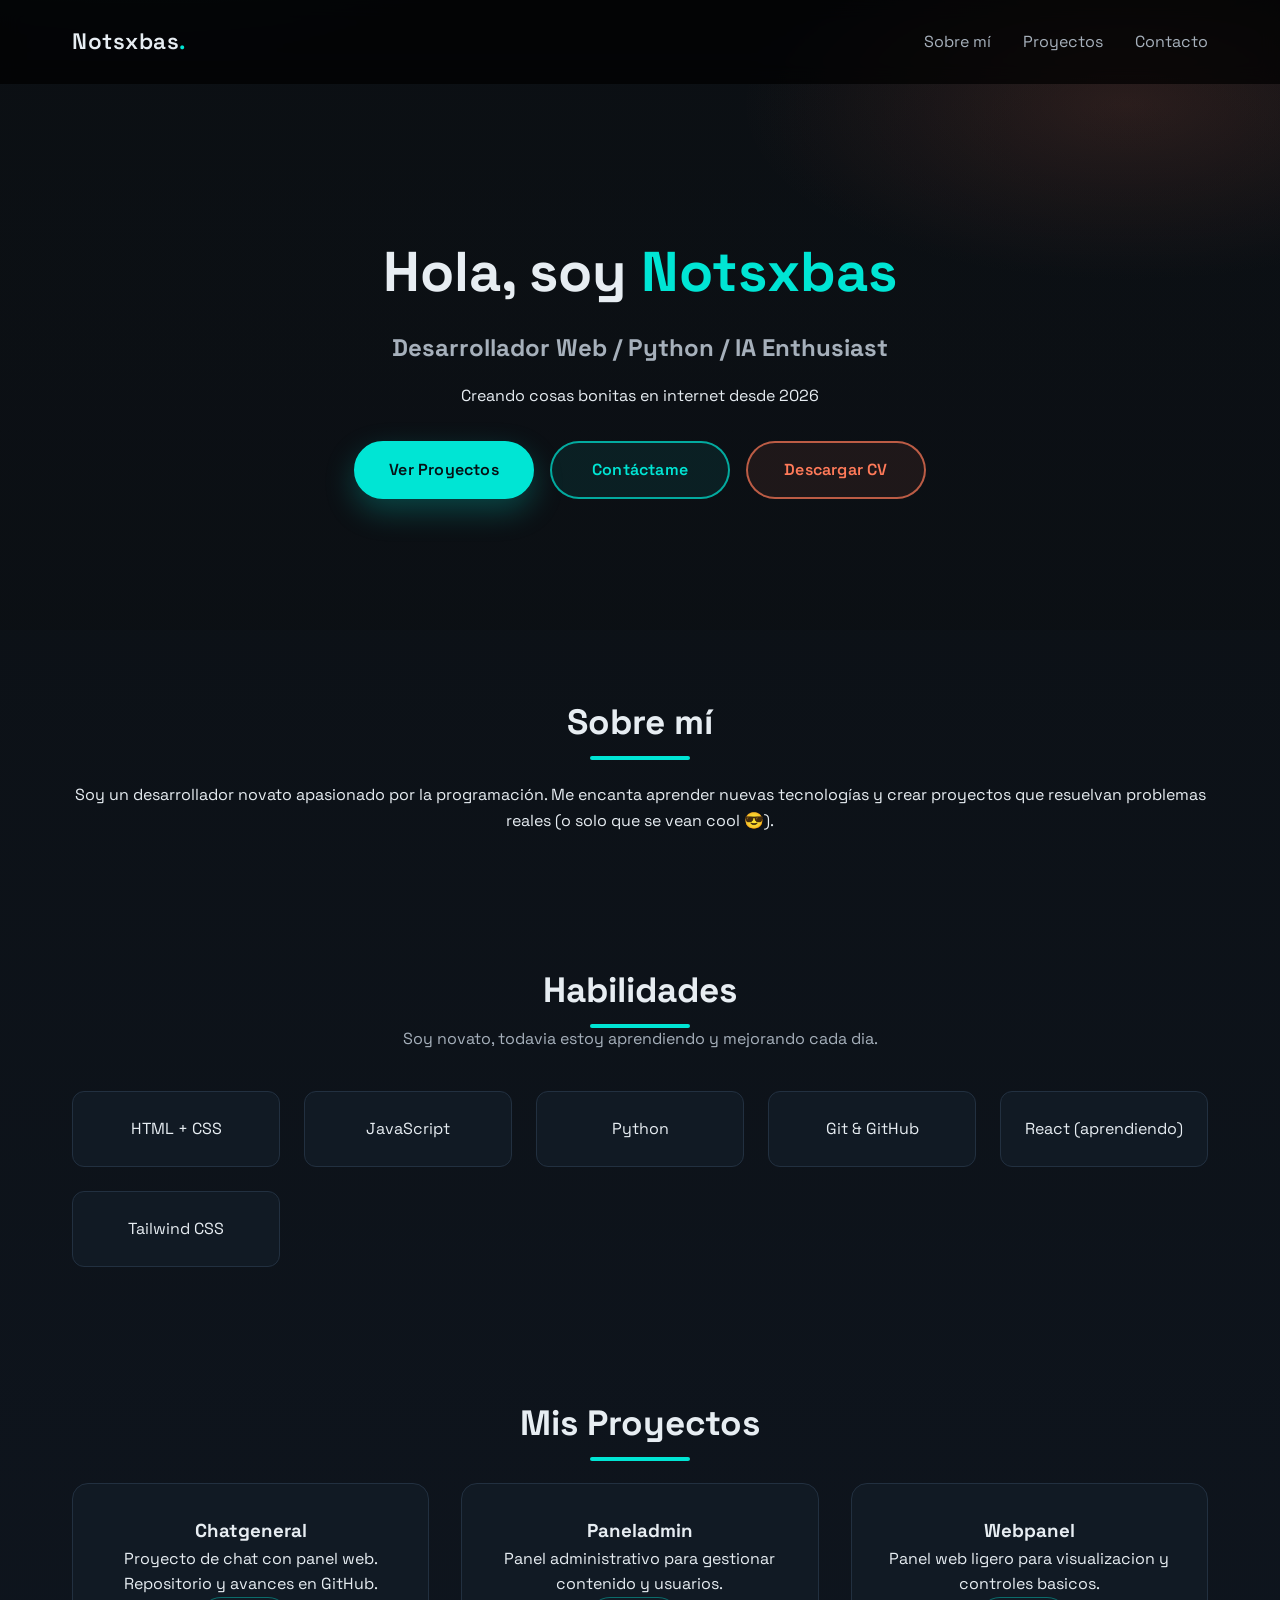
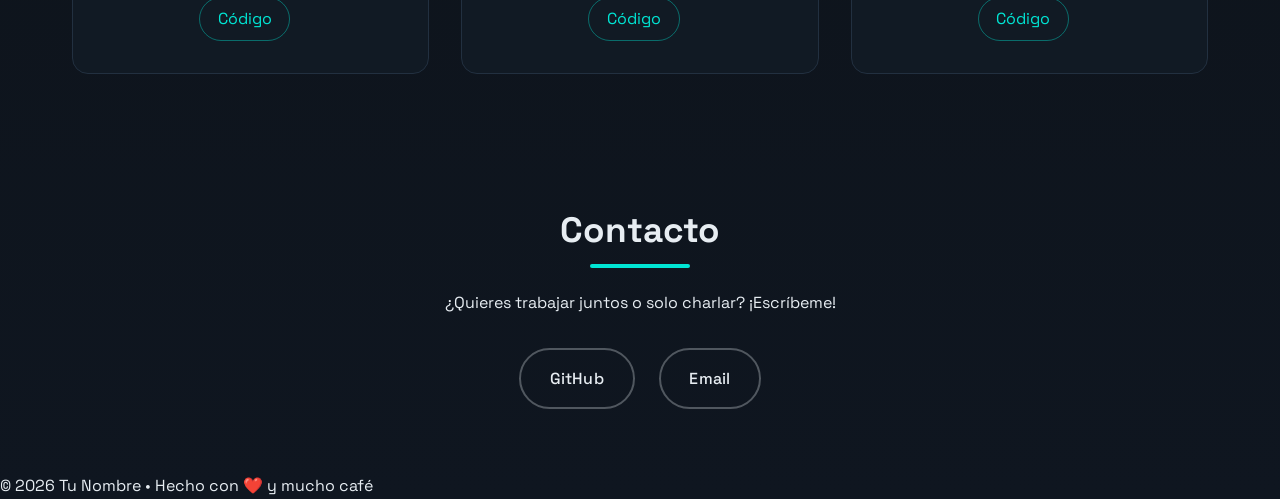
==== index.html @ aea78ccf "Initial commit: Portfolio WebPersonal" ====
<!DOCTYPE html>
<html lang="es">
<head>
  <meta charset="UTF-8" />
  <meta name="viewport" content="width=device-width, initial-scale=1.0"/>
  <title>Notsxbas- Desarrollado por Sebastian</title>
  <link rel="stylesheet" href="styles.css" />
  <link rel="preconnect" href="https://fonts.googleapis.com">
  <link rel="preconnect" href="https://fonts.gstatic.com" crossorigin>
  <link href="https://fonts.googleapis.com/css2?family=Space+Grotesk:wght@300;400;500;600&family=Space+Mono:wght@400;700&display=swap" rel="stylesheet">
</head>
<body>
  <!-- Navegación fija arriba -->
  <nav class="navbar">
    <div class="container">
      <a href="#" class="logo">Notsxbas<span class="accent">.</span></a>
      <ul class="nav-links">
        <li><a href="#about">Sobre mí</a></li>
        <li><a href="#projects">Proyectos</a></li>
        <li><a href="#contact">Contacto</a></li>
      </ul>
    </div>
  </nav>

  <!-- Hero Section -->
  <section id="hero" class="hero">
    <div class="container">
      <h1 class="fade-in">Hola, soy <span class="accent">Notsxbas</span></h1>
      <h2 class="fade-in delay-1">Desarrollador Web / Python / IA Enthusiast</h2>
      <p class="fade-in delay-2">Creando cosas bonitas en internet desde 2026</p>
      <div class="hero-buttons fade-in delay-3">
        <a href="#projects" class="btn primary">Ver Proyectos</a>
        <a href="#contact" class="btn secondary">Contáctame</a>
        <a href="CV/SebastianCampoCV.pdf" class="btn ghost" target="_blank" rel="noopener">Descargar CV</a>
      </div>
    </div>
  </section>

  <!-- About -->
  <section id="about" class="section">
    <div class="container">
      <h2>Sobre mí</h2>
      <p>Soy un desarrollador novato apasionado por la programación. Me encanta aprender nuevas tecnologías y crear proyectos que resuelvan problemas reales (o solo que se vean cool 😎).</p>
      <!-- Puedes añadir foto aquí -->
      <!-- <img src="tu-foto.jpg" alt="Tu foto" class="about-img"> -->
    </div>
  </section>

  <!-- Skills -->
  <section class="skills section">
    <div class="container">
      <h2>Habilidades</h2>
      <p class="skills-note">Soy novato, todavia estoy aprendiendo y mejorando cada dia.</p>
      <div class="skills-grid">
        <div class="skill-card fade-in">HTML + CSS</div>
        <div class="skill-card fade-in">JavaScript</div>
        <div class="skill-card fade-in">Python</div>
        <div class="skill-card fade-in">Git & GitHub</div>
        <div class="skill-card fade-in">React (aprendiendo)</div>
        <div class="skill-card fade-in">Tailwind CSS</div>
      </div>
    </div>
  </section>

  <!-- Proyectos -->
  <section id="projects" class="section projects">
    <div class="container">
      <h2>Mis Proyectos</h2>
      <div class="projects-grid">
        <!-- Tarjeta de proyecto -->
        <div class="project-card fade-in">
          <h3>Chatgeneral</h3>
          <p>Proyecto de chat con panel web. Repositorio y avances en GitHub.</p>
          <div class="project-links">
            <a href="https://github.com/Notsxbas-lab/chatgeneral" target="_blank" rel="noopener">Código</a>
          </div>
        </div>
        <div class="project-card fade-in">
          <h3>Paneladmin</h3>
          <p>Panel administrativo para gestionar contenido y usuarios.</p>
          <div class="project-links">
            <a href="https://github.com/Notsxbas-lab/paneladmin" target="_blank" rel="noopener">Código</a>
          </div>
        </div>
        <div class="project-card fade-in">
          <h3>Webpanel</h3>
          <p>Panel web ligero para visualizacion y controles basicos.</p>
          <div class="project-links">
            <a href="https://github.com/Notsxbas-lab/Webpanel" target="_blank" rel="noopener">Código</a>
          </div>
        </div>
      </div>
    </div>
  </section>

  <!-- Contacto -->
  <section id="contact" class="section contact">
    <div class="container">
      <h2>Contacto</h2>
      <p>¿Quieres trabajar juntos o solo charlar? ¡Escríbeme!</p>
      <div class="socials">
        <a href="https://github.com/Notsxbas-lab" target="_blank" rel="noopener">GitHub</a>
        <a href="mailto:sebastiancamporenteria2434@gmail.com">Email</a>
      </div>
    </div>
  </section>

  <!-- Footer -->
  <footer>
    <p>© 2026 Tu Nombre • Hecho con ❤️ y mucho café</p>
  </footer>

  <script src="script.js"></script>
</body>
</html>
---- styles.css ----
/* Reset básico */
* {
  margin: 0;
  padding: 0;
  box-sizing: border-box;
}

:root {
  --bg: #0b0f13;
  --bg-deep: #0f1620;
  --text: #e7edf2;
  --muted: #a6b0bb;
  --accent: #00e5d4;
  --accent-warm: #ff7a59;
  --card: #111a24;
  --border: #223040;
}

body {
  background:
    radial-gradient(900px 420px at 12% -10%, rgba(0, 229, 212, 0.18), transparent 60%),
    radial-gradient(700px 320px at 88% 5%, rgba(255, 122, 89, 0.16), transparent 55%),
    linear-gradient(180deg, var(--bg), var(--bg-deep));
  color: var(--text);
  font-family: 'Space Grotesk', sans-serif;
  line-height: 1.6;
  overflow-x: hidden;
}

.container {
  max-width: 1200px;
  margin: 0 auto;
  padding: 0 2rem;
}

/* Navegación */
.navbar {
  position: fixed;
  top: 0;
  width: 100%;
  background: rgba(0,0,0,0.7);
  backdrop-filter: blur(10px);
  z-index: 100;
  padding: 1.5rem 0;
}

.navbar .container {
  display: flex;
  align-items: center;
  justify-content: space-between;
  gap: 2rem;
}

.logo {
  font-size: 1.4rem;
  font-weight: 600;
  letter-spacing: 0.5px;
  color: var(--text);
  text-decoration: none;
}

.nav-links {
  list-style: none;
  display: flex;
  gap: 2rem;
}

.nav-links a {
  color: var(--muted);
  text-decoration: none;
  transition: color 0.3s;
}

.nav-links a:hover { color: var(--accent); }

/* Hero */
.hero {
  min-height: 70vh;
  display: flex;
  align-items: center;
  justify-content: center;
  text-align: center;
  padding-top: 6rem;
  background: linear-gradient(to bottom, rgba(11, 15, 19, 0.1), rgba(11, 15, 19, 0.7));
}

.hero h1 {
  font-size: 3.5rem;
  margin-bottom: 0.8rem;
}

.accent { color: var(--accent); } /* Color neón principal */

.hero h2 {
  font-size: 1.5rem;
  color: var(--muted);
  margin-bottom: 1rem;
}

.hero-buttons {
  display: flex;
  align-items: center;
  justify-content: center;
  gap: 1rem;
  flex-wrap: wrap;
  margin-top: 2rem;
}

.btn {
  display: inline-flex;
  align-items: center;
  justify-content: center;
  min-width: 180px;
  padding: 0.9rem 2rem;
  border: 2px solid var(--accent);
  border-radius: 50px;
  text-decoration: none;
  font-weight: 600;
  letter-spacing: 0.2px;
  transition: all 0.3s cubic-bezier(0.34, 1.56, 0.64, 1);
}

.btn.primary {
  background: var(--accent);
  color: #071014;
  box-shadow: 0 12px 30px rgba(0, 229, 212, 0.25);
}

.btn.primary:hover {
  background: transparent;
  color: var(--accent);
  box-shadow: 0 0 30px rgba(0, 229, 212, 0.45);
  transform: scale(1.05);
}

.btn.secondary {
  color: var(--accent);
  border-color: rgba(0, 229, 212, 0.7);
  background: rgba(0, 229, 212, 0.08);
}

.btn.secondary:hover {
  background: var(--accent);
  color: #071014;
  box-shadow: 0 0 30px rgba(0, 229, 212, 0.45);
  transform: scale(1.05);
}

.btn.ghost {
  color: var(--accent-warm);
  border-color: rgba(255, 122, 89, 0.7);
  background: rgba(255, 122, 89, 0.08);
}

.btn.ghost:hover {
  background: var(--accent-warm);
  color: #120909;
  box-shadow: 0 0 30px rgba(255, 122, 89, 0.45);
  transform: scale(1.05);
}

/* Secciones */
.section {
  padding: 4rem 0;
  text-align: center;
}

.section h2 {
  font-size: 2.2rem;
  margin-bottom: 2rem;
  position: relative;
  display: inline-block;
}

.section h2::after {
  content: '';
  position: absolute;
  bottom: -10px;
  left: 50%;
  transform: translateX(-50%);
  width: 100px;
  height: 4px;
  background: var(--accent);
  border-radius: 2px;
}

.skills-note {
  color: var(--muted);
  margin: -1.5rem auto 2.5rem;
  max-width: 640px;
}

/* Skills */
.skills-grid {
  display: grid;
  grid-template-columns: repeat(auto-fit, minmax(180px, 1fr));
  gap: 1.5rem;
}

.skills-grid .fade-in:nth-child(1) { transition-delay: 0.1s; }
.skills-grid .fade-in:nth-child(2) { transition-delay: 0.2s; }
.skills-grid .fade-in:nth-child(3) { transition-delay: 0.3s; }
.skills-grid .fade-in:nth-child(4) { transition-delay: 0.4s; }
.skills-grid .fade-in:nth-child(5) { transition-delay: 0.5s; }
.skills-grid .fade-in:nth-child(6) { transition-delay: 0.6s; }

.skill-card {
  background: var(--card);
  padding: 1.5rem;
  border-radius: 12px;
  border: 1px solid var(--border);
  transition: all 0.3s;
}

.skill-card:hover {
  border-color: var(--accent);
  box-shadow: 0 0 20px rgba(0, 229, 212, 0.25);
  transform: translateY(-5px);
}

/* Proyectos */
.projects-grid {
  display: grid;
  grid-template-columns: repeat(auto-fit, minmax(320px, 1fr));
  gap: 2rem;
}

.projects-grid .fade-in:nth-child(1) { transition-delay: 0.1s; }
.projects-grid .fade-in:nth-child(2) { transition-delay: 0.2s; }
.projects-grid .fade-in:nth-child(3) { transition-delay: 0.3s; }
.projects-grid .fade-in:nth-child(4) { transition-delay: 0.4s; }

.project-card {
  background: var(--card);
  padding: 2rem;
  border-radius: 16px;
  border: 1px solid var(--border);
  transition: all 0.4s;
}

.project-card:hover {
  border-color: var(--accent);
  box-shadow: 0 0 30px rgba(0, 229, 212, 0.2);
  transform: translateY(-10px);
}

.project-links a {
  display: inline-flex;
  align-items: center;
  justify-content: center;
  padding: 0.5rem 1.1rem;
  margin-right: 0.75rem;
  border-radius: 999px;
  border: 1px solid rgba(0, 229, 212, 0.4);
  color: var(--accent);
  text-decoration: none;
  transition: all 0.3s;
}

.project-links a:hover {
  background: rgba(0, 229, 212, 0.1);
  border-color: var(--accent);
}

.socials {
  display: flex;
  gap: 1.5rem;
  justify-content: center;
  flex-wrap: wrap;
  margin-top: 2rem;
}

.socials a, .social-btn {
  display: inline-flex;
  align-items: center;
  justify-content: center;
  color: var(--text);
  text-decoration: none;
  padding: 1rem 1.8rem;
  border-radius: 50px;
  border: 2px solid rgba(231, 237, 242, 0.3);
  transition: all 0.4s cubic-bezier(0.34, 1.56, 0.64, 1);
  font-weight: 500;
  letter-spacing: 0.2px;
  position: relative;
  overflow: hidden;
}

.socials a::before, .social-btn::before {
  content: '';
  position: absolute;
  top: 50%;
  left: 50%;
  width: 0;
  height: 0;
  border-radius: 50%;
  background: var(--accent);
  transform: translate(-50%, -50%);
  transition: width 0.4s, height 0.4s;
  opacity: 0.2;
  z-index: -1;
}

.socials a:hover, .social-btn:hover {
  color: var(--accent);
  border-color: var(--accent);
  box-shadow: 0 0 25px rgba(0, 229, 212, 0.3);
  transform: scale(1.08);
}

.socials a:hover::before, .social-btn:hover::before {
  width: 300px;
  height: 300px;
}

/* Animaciones de entrada */
.fade-in {
  opacity: 0;
  transform: translateY(30px);
  transition: all 1s ease-out;
}

.fade-in.visible {
  opacity: 1;
  transform: translateY(0);
}

.delay-1 { transition-delay: 0.3s; }
.delay-2 { transition-delay: 0.6s; }
.delay-3 { transition-delay: 0.9s; }

@media (max-width: 900px) {
  .hero h1 {
    font-size: 3.2rem;
  }

  .hero h2 {
    font-size: 1.5rem;
  }
}

@media (max-width: 720px) {
  .navbar .container {
    flex-direction: column;
    gap: 0.75rem;
  }

  .nav-links {
    flex-wrap: wrap;
    justify-content: center;
    gap: 1rem;
  }

  .btn {
    min-width: 220px;
  }
}
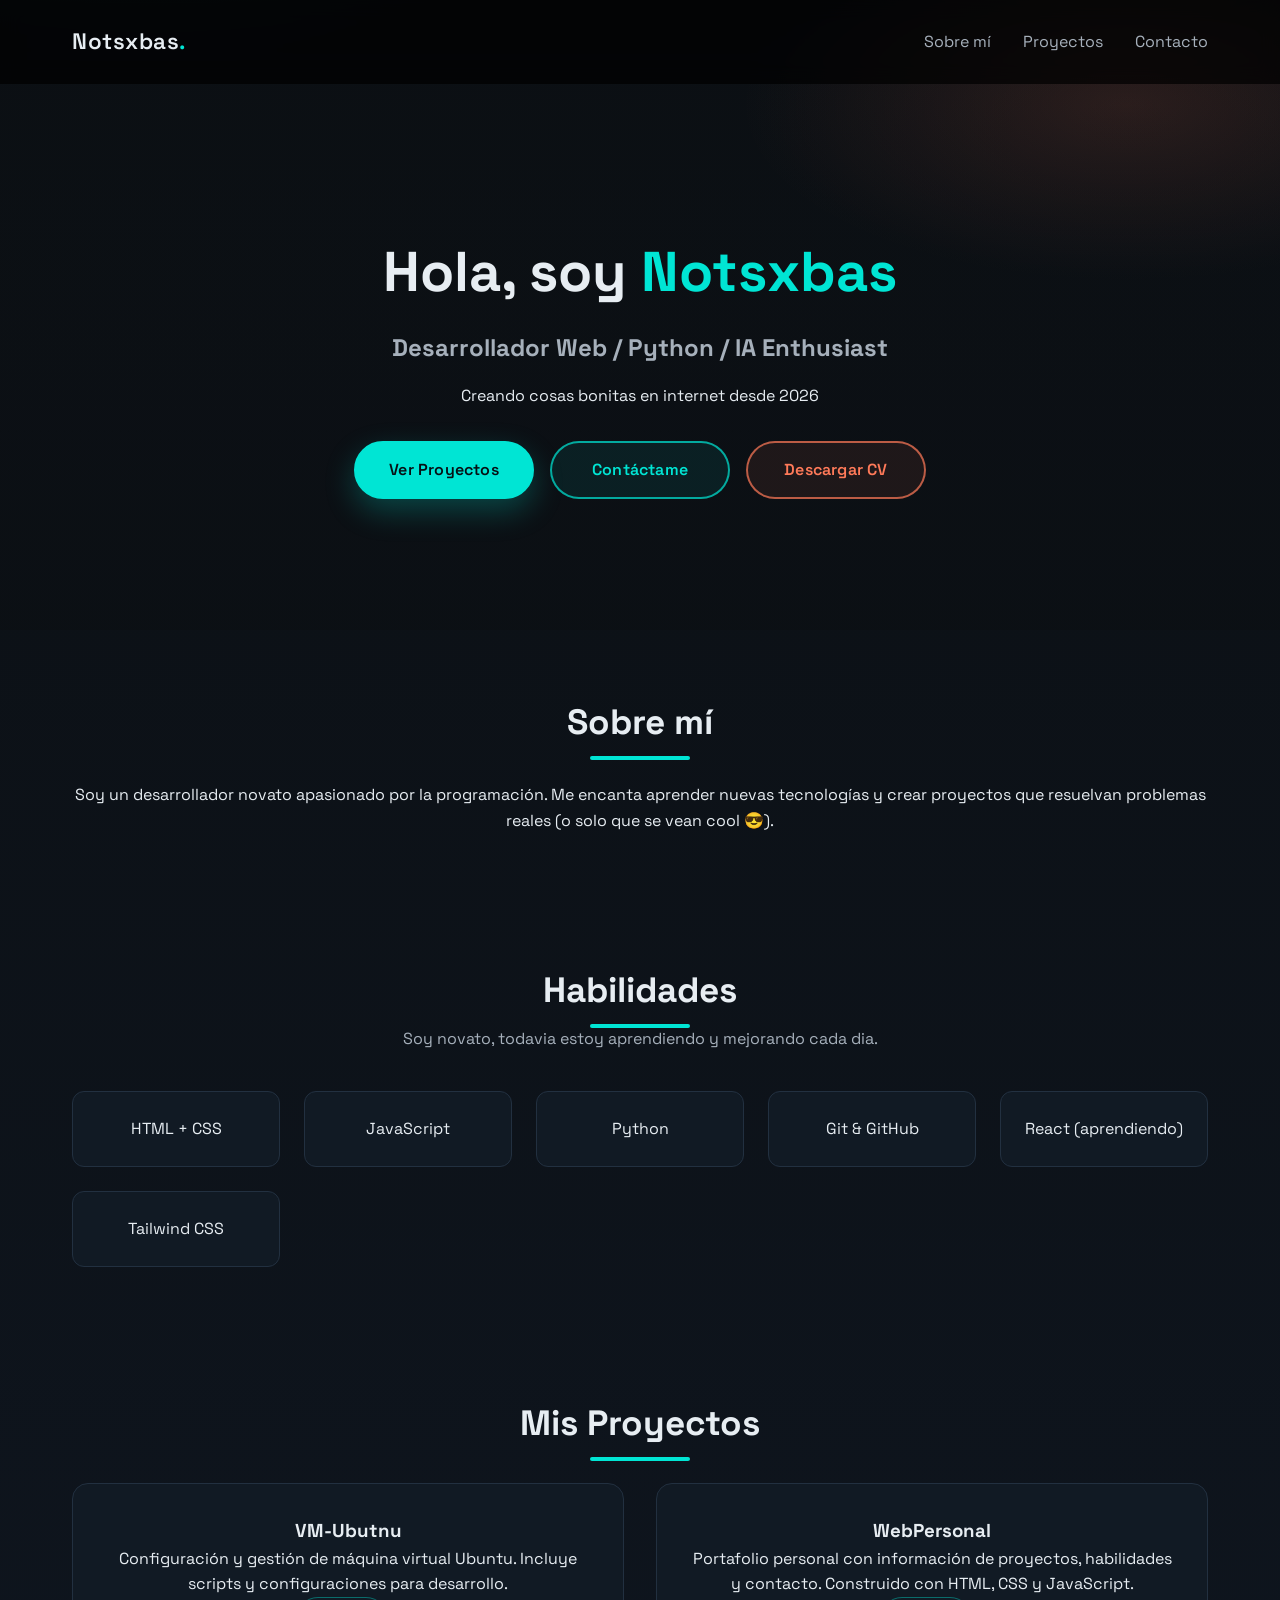
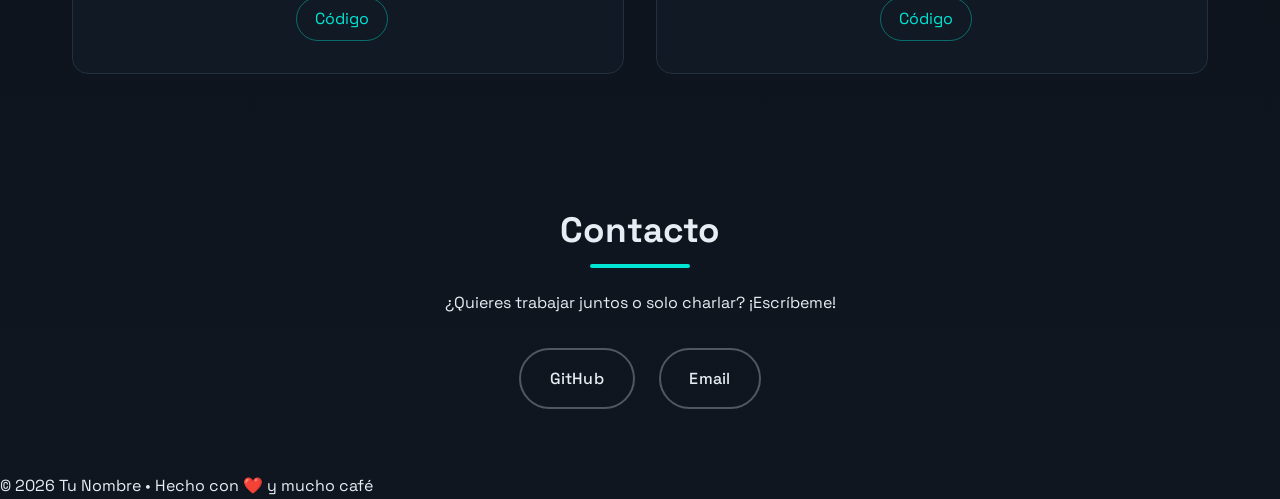
==== commit dd3778a0: "Change" ====
--- a/index.html
+++ b/index.html
@@ -69,24 +69,17 @@
       <div class="projects-grid">
         <!-- Tarjeta de proyecto -->
         <div class="project-card fade-in">
-          <h3>Chatgeneral</h3>
-          <p>Proyecto de chat con panel web. Repositorio y avances en GitHub.</p>
+          <h3>VM-Ubutnu</h3>
+          <p>Configuración y gestión de máquina virtual Ubuntu. Incluye scripts y configuraciones para desarrollo.</p>
           <div class="project-links">
-            <a href="https://github.com/Notsxbas-lab/chatgeneral" target="_blank" rel="noopener">Código</a>
+            <a href="https://github.com/Notsxbas-lab/VM-Ubutnu" target="_blank" rel="noopener">Código</a>
           </div>
         </div>
         <div class="project-card fade-in">
-          <h3>Paneladmin</h3>
-          <p>Panel administrativo para gestionar contenido y usuarios.</p>
+          <h3>WebPersonal</h3>
+          <p>Portafolio personal con información de proyectos, habilidades y contacto. Construido con HTML, CSS y JavaScript.</p>
           <div class="project-links">
-            <a href="https://github.com/Notsxbas-lab/paneladmin" target="_blank" rel="noopener">Código</a>
-          </div>
-        </div>
-        <div class="project-card fade-in">
-          <h3>Webpanel</h3>
-          <p>Panel web ligero para visualizacion y controles basicos.</p>
-          <div class="project-links">
-            <a href="https://github.com/Notsxbas-lab/Webpanel" target="_blank" rel="noopener">Código</a>
+            <a href="https://github.com/Notsxbas-lab/WebPersonal" target="_blank" rel="noopener">Código</a>
           </div>
         </div>
       </div>
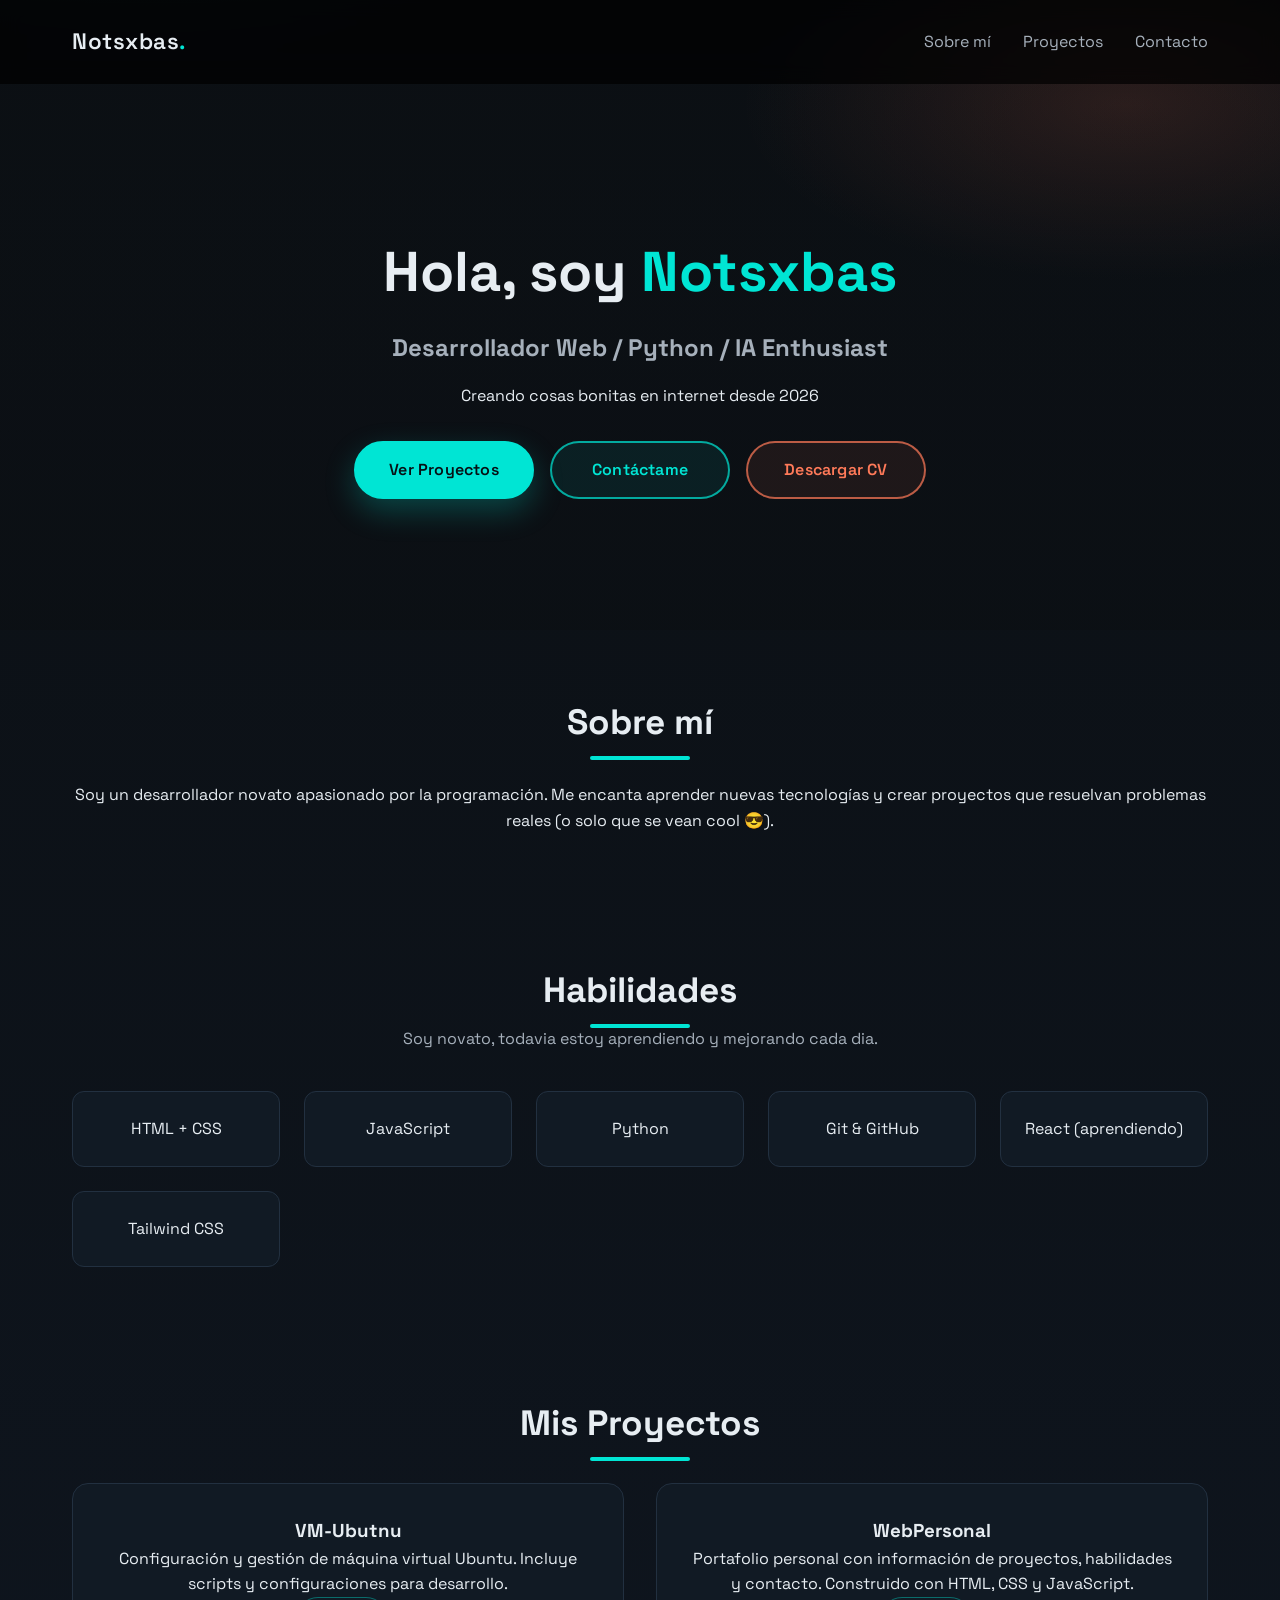
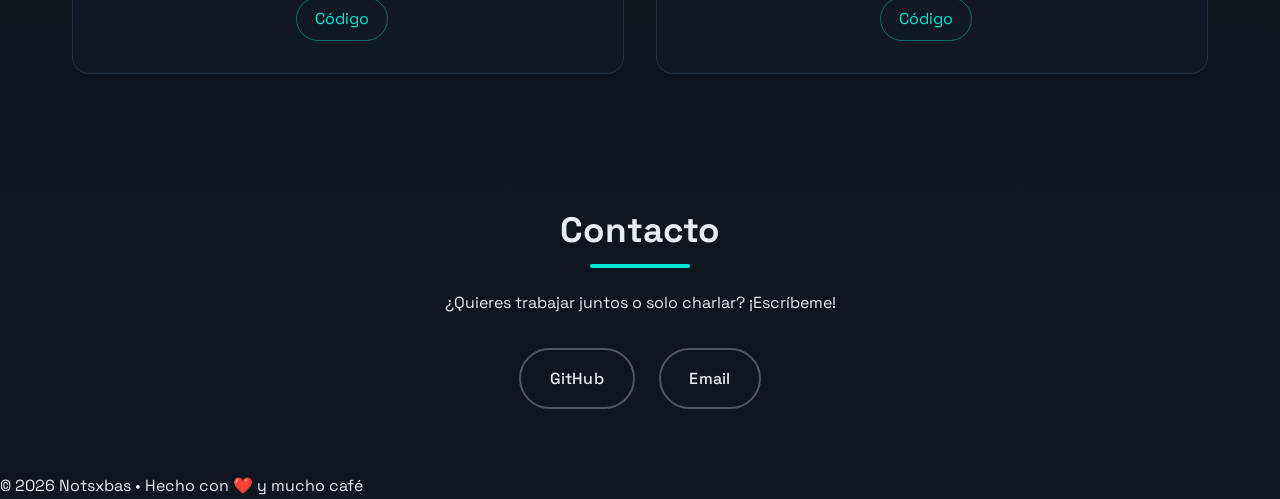
==== commit da8650d3: "Change" ====
--- a/index.html
+++ b/index.html
@@ -100,7 +100,7 @@
 
   <!-- Footer -->
   <footer>
-    <p>© 2026 Tu Nombre • Hecho con ❤️ y mucho café</p>
+    <p>© 2026 Notsxbas • Hecho con ❤️ y mucho café</p>
   </footer>
 
   <script src="script.js"></script>
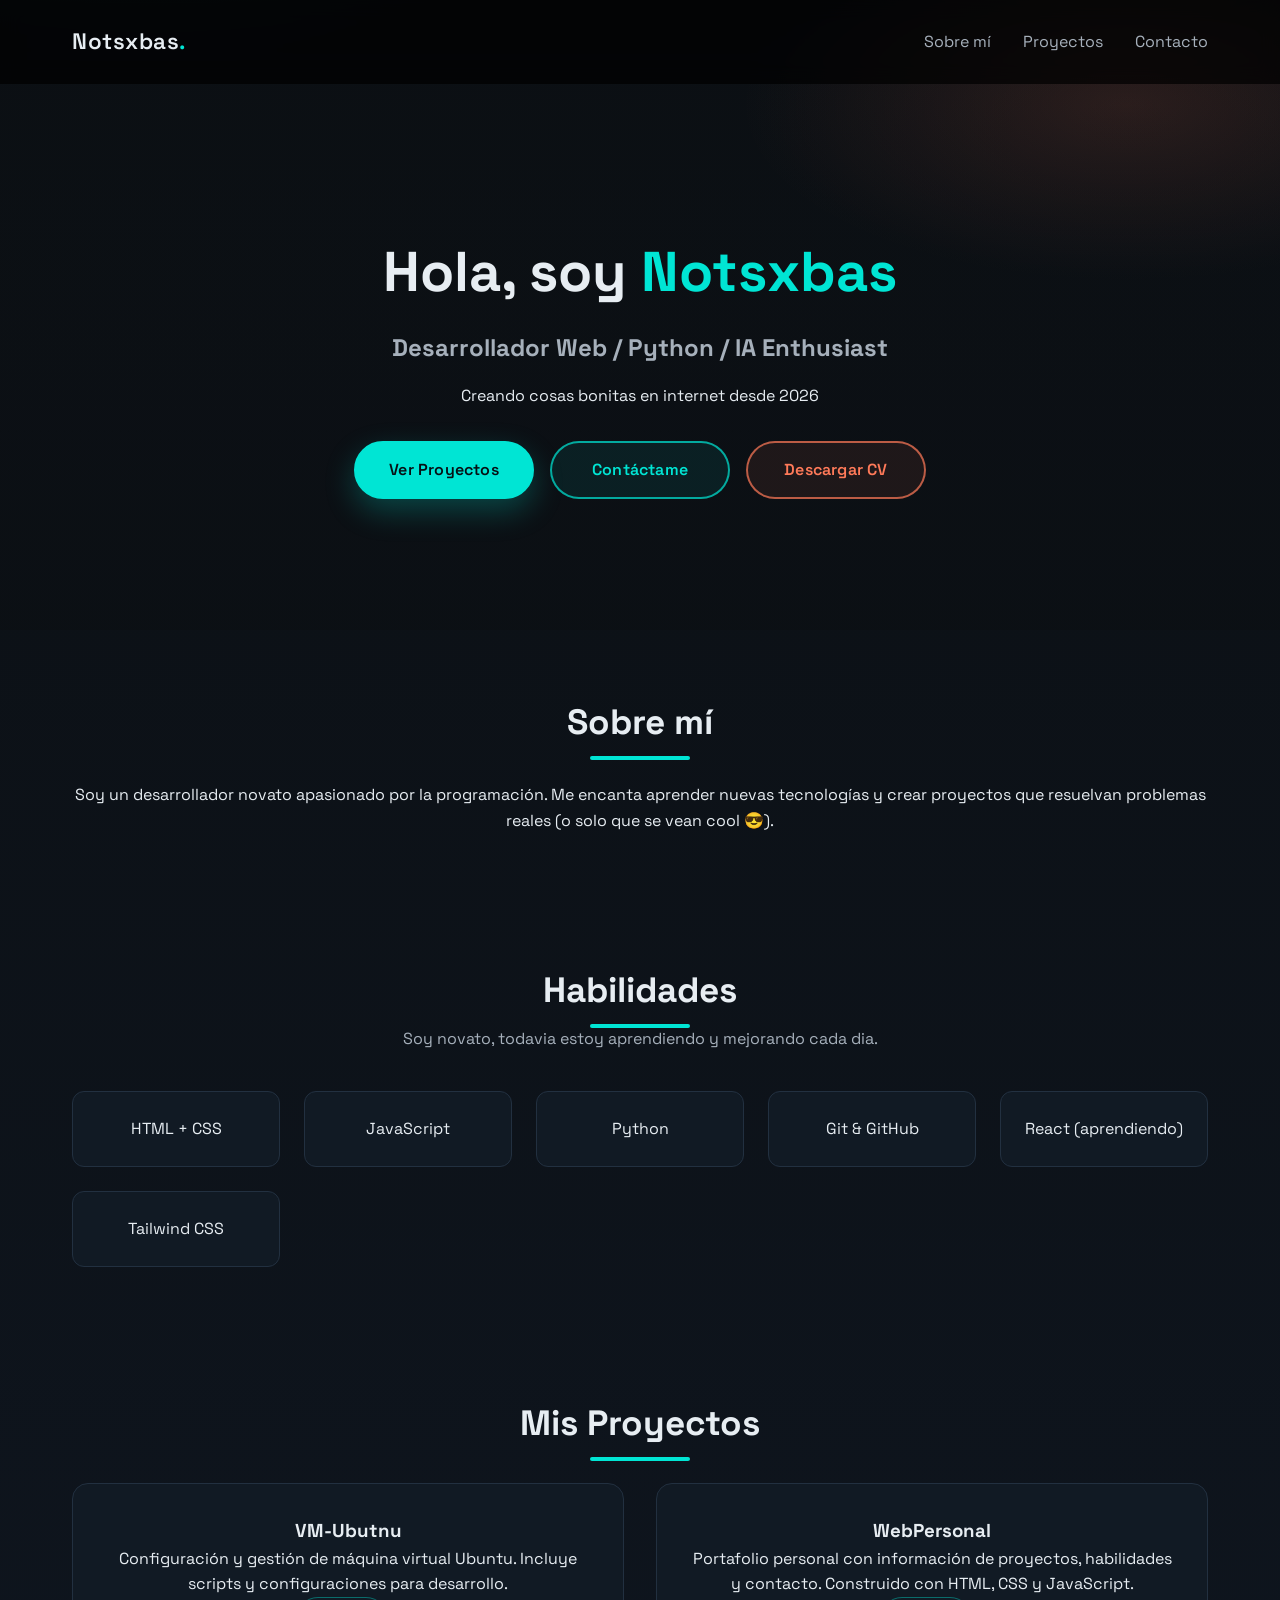
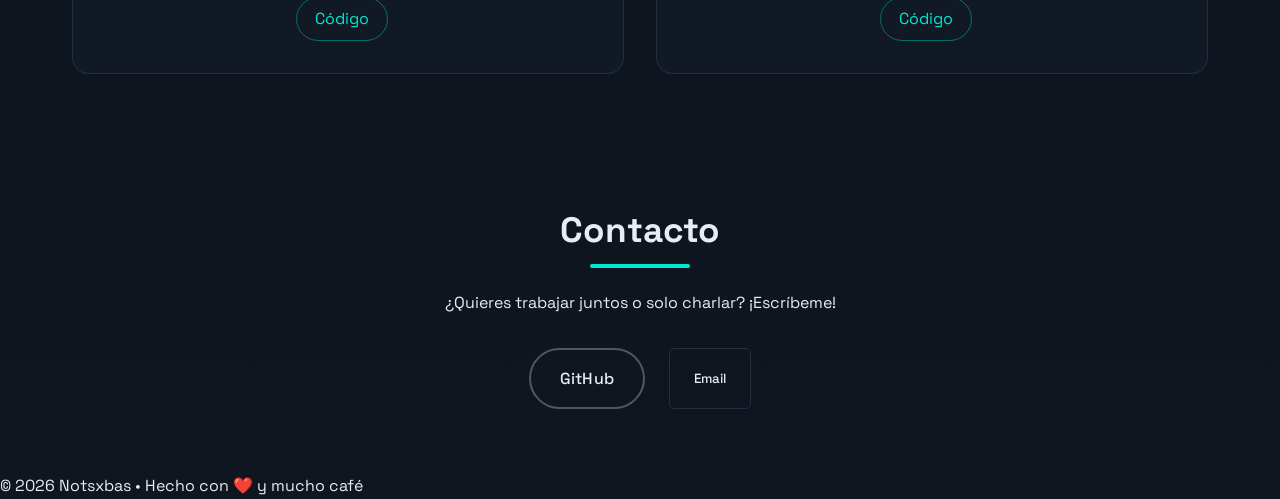
==== commit 65f84e5e: "Change2.0" ====
--- a/index.html
+++ b/index.html
@@ -93,7 +93,7 @@
       <p>¿Quieres trabajar juntos o solo charlar? ¡Escríbeme!</p>
       <div class="socials">
         <a href="https://github.com/Notsxbas-lab" target="_blank" rel="noopener">GitHub</a>
-        <a href="mailto:sebastiancamporenteria2434@gmail.com">Email</a>
+        <button id="emailBtn" class="email-btn" onclick="showEmailModal()">Email</button>
       </div>
     </div>
   </section>
--- a/styles.css
+++ b/styles.css
@@ -354,4 +354,145 @@
   .btn {
     min-width: 220px;
   }
+}
+
+/* Modal de email */
+.email-modal {
+  position: fixed;
+  top: 0;
+  left: 0;
+  width: 100%;
+  height: 100%;
+  background: rgba(0, 0, 0, 0.8);
+  display: flex;
+  align-items: center;
+  justify-content: center;
+  z-index: 1000;
+  backdrop-filter: blur(5px);
+  animation: fadeIn 0.3s ease-out;
+}
+
+@keyframes fadeIn {
+  from {
+    opacity: 0;
+  }
+  to {
+    opacity: 1;
+  }
+}
+
+.email-modal-content {
+  background: var(--card);
+  border: 1px solid var(--border);
+  border-radius: 10px;
+  padding: 2rem;
+  max-width: 400px;
+  width: 90%;
+  position: relative;
+  animation: slideUp 0.3s ease-out;
+  box-shadow: 0 10px 40px rgba(0, 229, 212, 0.1);
+}
+
+@keyframes slideUp {
+  from {
+    transform: translateY(20px);
+    opacity: 0;
+  }
+  to {
+    transform: translateY(0);
+    opacity: 1;
+  }
+}
+
+.email-modal-close {
+  position: absolute;
+  top: 1rem;
+  right: 1rem;
+  background: none;
+  border: none;
+  color: var(--muted);
+  font-size: 1.5rem;
+  cursor: pointer;
+  transition: color 0.3s;
+}
+
+.email-modal-close:hover {
+  color: var(--accent);
+}
+
+.email-modal-content h3 {
+  color: var(--accent);
+  margin-bottom: 1rem;
+  font-size: 1.2rem;
+}
+
+.email-modal-content p {
+  color: var(--text);
+  background: var(--bg-deep);
+  padding: 1rem;
+  border-radius: 5px;
+  border: 1px solid var(--border);
+  word-break: break-all;
+  margin-bottom: 1.5rem;
+  font-family: 'Space Mono', monospace;
+}
+
+.copy-btn {
+  width: 100%;
+  padding: 0.8rem 1.5rem;
+  background: var(--accent);
+  color: var(--bg);
+  border: none;
+  border-radius: 5px;
+  font-weight: 600;
+  cursor: pointer;
+  transition: all 0.3s;
+  font-size: 0.95rem;
+}
+
+.copy-btn:hover {
+  background: #00d4c4;
+  transform: translateY(-2px);
+  box-shadow: 0 5px 15px rgba(0, 229, 212, 0.3);
+}
+
+.email-btn {
+  background: none;
+  border: 1px solid var(--border);
+  color: var(--text);
+  padding: 0.8rem 1.5rem;
+  border-radius: 5px;
+  cursor: pointer;
+  font-family: 'Space Grotesk', sans-serif;
+  font-weight: 500;
+  transition: all 0.3s;
+  position: relative;
+  overflow: hidden;
+}
+
+.email-btn::before {
+  content: '';
+  position: absolute;
+  top: 50%;
+  left: 50%;
+  width: 0;
+  height: 0;
+  background: radial-gradient(circle, rgba(0, 229, 212, 0.3), transparent);
+  border-radius: 50%;
+  transform: translate(-50%, -50%);
+  transition: width 0.6s, height 0.6s;
+  opacity: 0.2;
+  z-index: -1;
+}
+
+.email-btn:hover {
+  color: var(--accent);
+  border-color: var(--accent);
+  box-shadow: 0 0 25px rgba(0, 229, 212, 0.3);
+  transform: scale(1.08);
+}
+
+.email-btn:hover::before {
+  width: 300px;
+  height: 300px;
 }
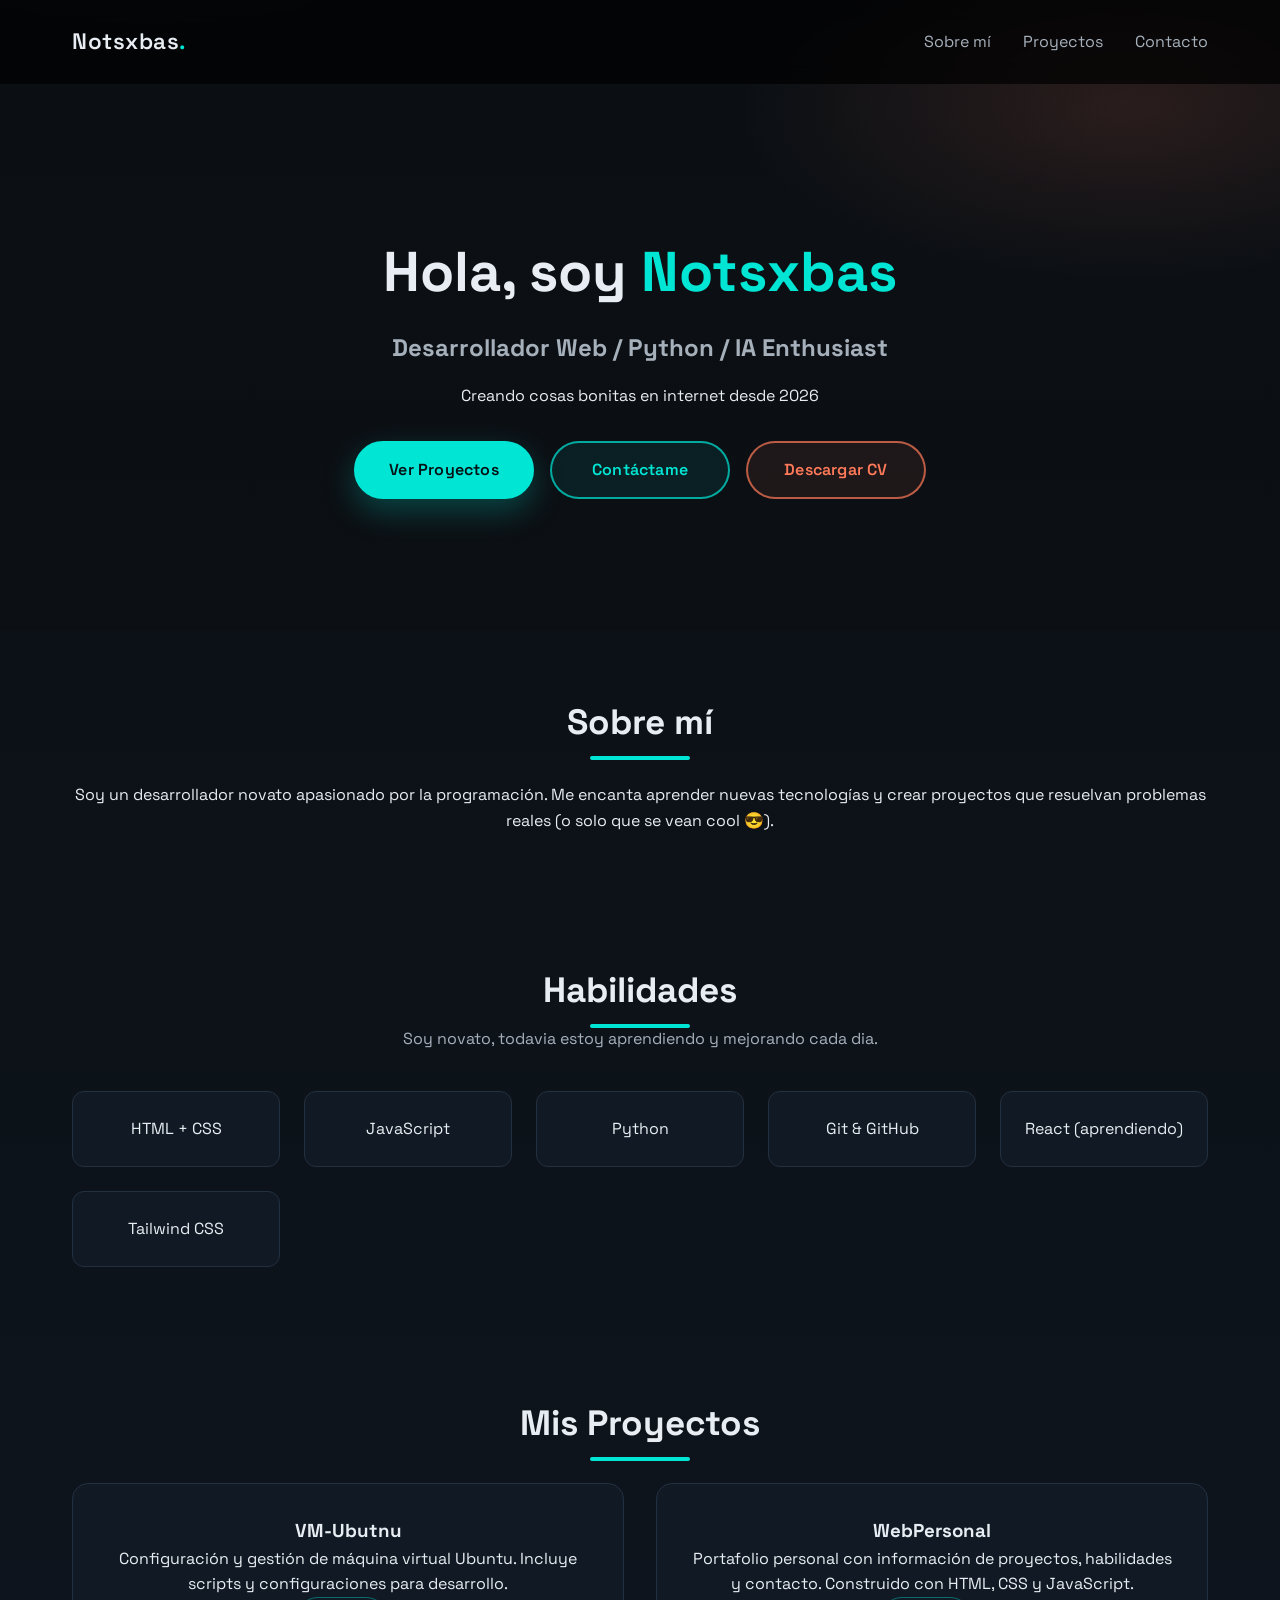
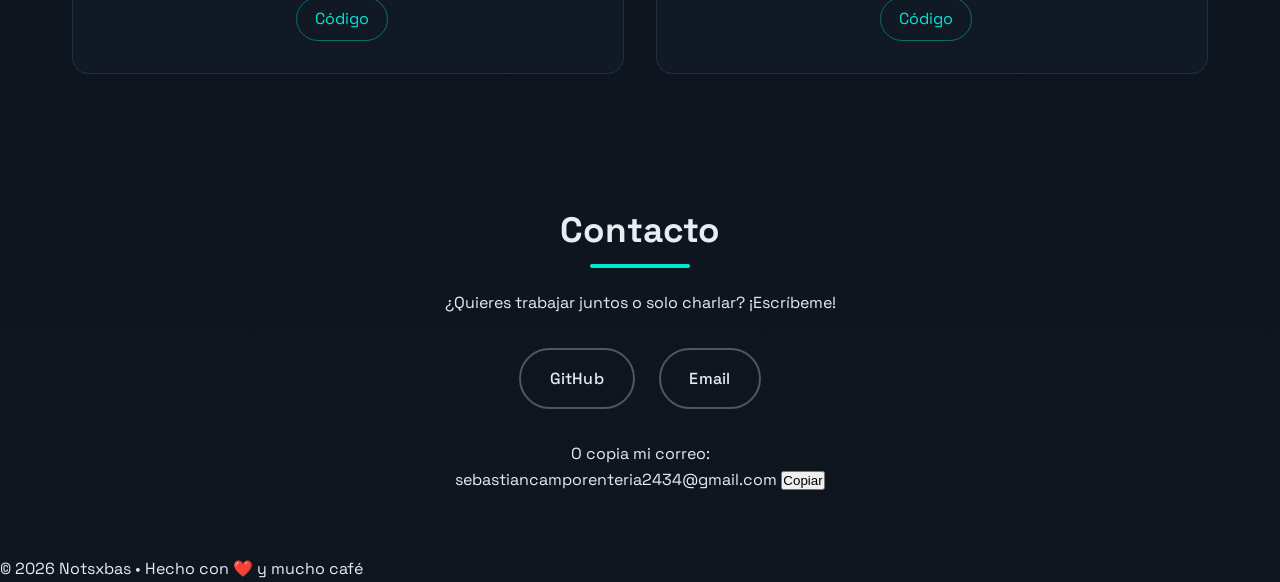
==== commit 94ee4257: "aaa" ====
--- a/index.html
+++ b/index.html
@@ -93,7 +93,14 @@
       <p>¿Quieres trabajar juntos o solo charlar? ¡Escríbeme!</p>
       <div class="socials">
         <a href="https://github.com/Notsxbas-lab" target="_blank" rel="noopener">GitHub</a>
-        <button id="emailBtn" class="email-btn" onclick="showEmailModal()">Email</button>
+        <a href="mailto:sebastiancamporenteria2434@gmail.com">Email</a>
+      </div>
+      <div class="email-copy-section" style="margin-top: 2rem;">
+        <p>O copia mi correo:</p>
+        <div class="email-copy-container">
+          <span id="emailText">sebastiancamporenteria2434@gmail.com</span>
+          <button onclick="copyEmail()" class="copy-email-btn">Copiar</button>
+        </div>
       </div>
     </div>
   </section>
